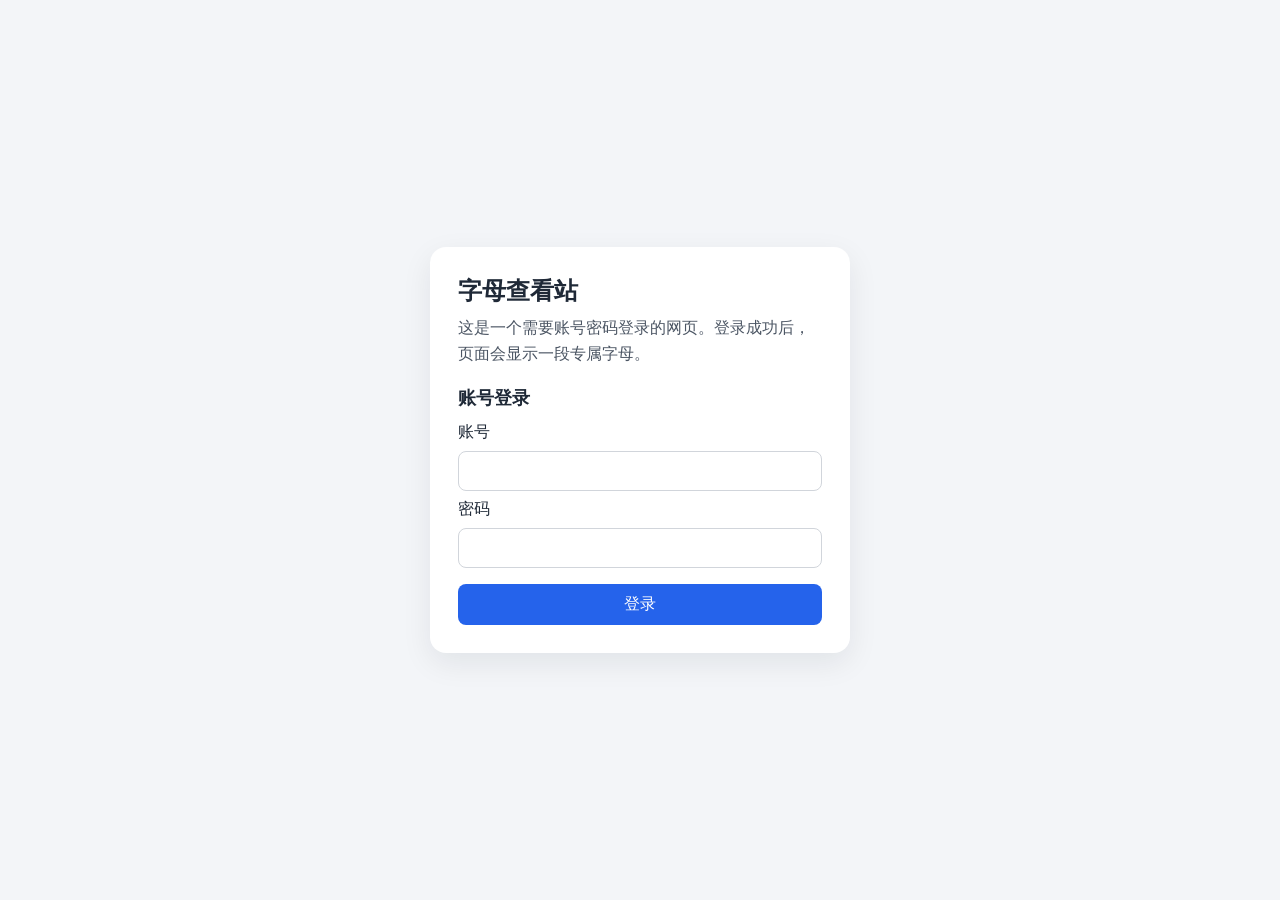
==== index.html @ 4714d396 "Add login page that shows letters after sign-in." ====
<!DOCTYPE html>
<html lang="zh-CN">
  <head>
    <meta charset="UTF-8" />
    <meta name="viewport" content="width=device-width, initial-scale=1.0" />
    <title>字母查看站 - 登录后查看专属字母</title>
    <meta
      name="description"
      content="字母查看站提供账号登录服务。登录后即可查看专属字母内容。本站支持百度搜索收录。"
    />
    <meta name="keywords" content="字母查看站,登录查看字母,专属字母,百度搜索" />
    <meta name="robots" content="index,follow" />
    <link rel="canonical" href="/" />
    <link rel="stylesheet" href="style.css" />
  </head>
  <body>
    <main class="card">
      <h1>字母查看站</h1>
      <p class="lead">
        这是一个需要账号密码登录的网页。登录成功后，页面会显示一段专属字母。
      </p>

      <section id="login-panel">
        <h2>账号登录</h2>
        <form id="login-form">
          <label for="username">账号</label>
          <input id="username" name="username" type="text" autocomplete="username" required />

          <label for="password">密码</label>
          <input
            id="password"
            name="password"
            type="password"
            autocomplete="current-password"
            required
          />

          <button type="submit">登录</button>
          <p id="error" class="error" hidden>账号或密码不正确</p>
        </form>
      </section>

      <section id="secret-panel" hidden>
        <h2>登录成功</h2>
        <p>下面是登录后显示的字母：</p>
        <p id="letters" class="letters"></p>
        <button id="logout" type="button">退出登录</button>
      </section>
    </main>
    <script src="app.js"></script>
  </body>
</html>
---- style.css ----
* {
  box-sizing: border-box;
}

body {
  margin: 0;
  min-height: 100vh;
  display: grid;
  place-items: center;
  font-family: "Microsoft YaHei", "PingFang SC", sans-serif;
  background: #f3f5f8;
  color: #1f2937;
}

.card {
  width: min(420px, calc(100% - 32px));
  padding: 28px;
  background: #fff;
  border-radius: 16px;
  box-shadow: 0 10px 30px rgba(15, 23, 42, 0.08);
}

h1 {
  margin: 0 0 8px;
  font-size: 24px;
}

h2 {
  margin: 20px 0 12px;
  font-size: 18px;
}

.lead {
  margin: 0;
  color: #4b5563;
  line-height: 1.6;
}

form {
  display: grid;
  gap: 8px;
}

input {
  width: 100%;
  padding: 10px 12px;
  border: 1px solid #d1d5db;
  border-radius: 8px;
  font-size: 16px;
}

button {
  margin-top: 8px;
  padding: 10px 14px;
  border: 0;
  border-radius: 8px;
  background: #2563eb;
  color: #fff;
  font-size: 16px;
  cursor: pointer;
}

button:hover {
  background: #1d4ed8;
}

.error {
  margin: 4px 0 0;
  color: #dc2626;
}

.letters {
  margin: 12px 0 16px;
  padding: 16px;
  letter-spacing: 0.12em;
  font-size: 22px;
  font-weight: 700;
  text-align: center;
  background: #eff6ff;
  border-radius: 10px;
}

[hidden] {
  display: none !important;
}
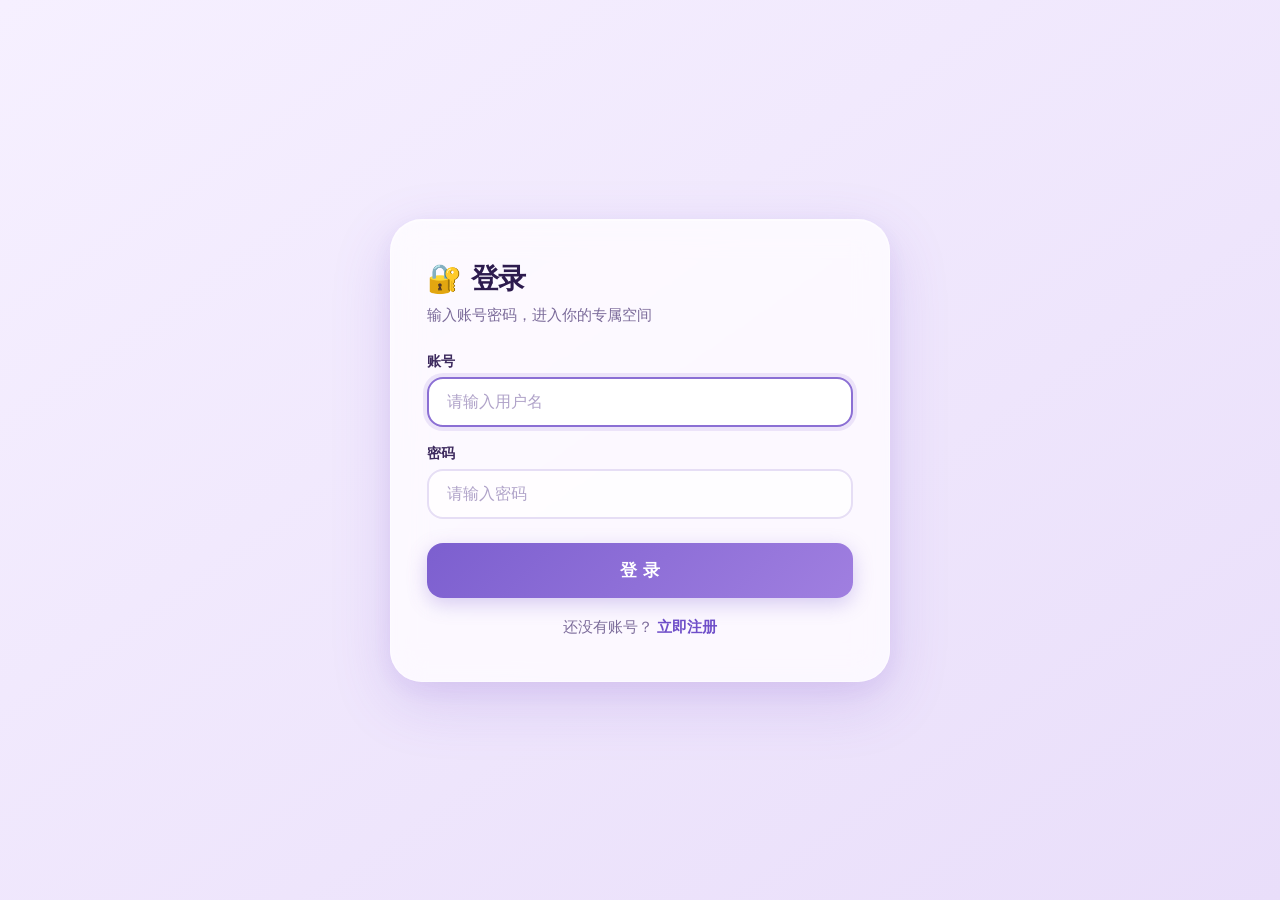
==== commit d1ae8ee2: "Rename biao.html to index.html" ====
--- a/index.html
+++ b/index.html
@@ -1,52 +1,1005 @@
-<!DOCTYPE html>
-<html lang="zh-CN">
-  <head>
-    <meta charset="UTF-8" />
-    <meta name="viewport" content="width=device-width, initial-scale=1.0" />
-    <title>字母查看站 - 登录后查看专属字母</title>
-    <meta
-      name="description"
-      content="字母查看站提供账号登录服务。登录后即可查看专属字母内容。本站支持百度搜索收录。"
-    />
-    <meta name="keywords" content="字母查看站,登录查看字母,专属字母,百度搜索" />
-    <meta name="robots" content="index,follow" />
-    <link rel="canonical" href="/" />
-    <link rel="stylesheet" href="style.css" />
-  </head>
-  <body>
-    <main class="card">
-      <h1>字母查看站</h1>
-      <p class="lead">
-        这是一个需要账号密码登录的网页。登录成功后，页面会显示一段专属字母。
-      </p>
-
-      <section id="login-panel">
-        <h2>账号登录</h2>
-        <form id="login-form">
-          <label for="username">账号</label>
-          <input id="username" name="username" type="text" autocomplete="username" required />
-
-          <label for="password">密码</label>
-          <input
-            id="password"
-            name="password"
-            type="password"
-            autocomplete="current-password"
-            required
-          />
-
-          <button type="submit">登录</button>
-          <p id="error" class="error" hidden>账号或密码不正确</p>
-        </form>
-      </section>
-
-      <section id="secret-panel" hidden>
-        <h2>登录成功</h2>
-        <p>下面是登录后显示的字母：</p>
-        <p id="letters" class="letters"></p>
-        <button id="logout" type="button">退出登录</button>
-      </section>
-    </main>
-    <script src="app.js"></script>
-  </body>
-</html>
+<!DOCTYPE html>
+<html lang="zh-CN">
+<head>
+    <meta charset="UTF-8" />
+    <meta name="viewport" content="width=device-width, initial-scale=1.0" />
+    <title>登录 · 字符编辑</title>
+    <style>
+        /* ===== 全局重置 & 字体 ===== */
+        * {
+            margin: 0;
+            padding: 0;
+            box-sizing: border-box;
+        }
+
+        body {
+            font-family: 'Segoe UI', 'PingFang SC', Roboto, system-ui, -apple-system, sans-serif;
+            min-height: 100vh;
+            display: flex;
+            align-items: center;
+            justify-content: center;
+            background: linear-gradient(145deg, #f6f0ff 0%, #e9defa 100%);
+            padding: 20px;
+        }
+
+        /* ===== 容器 & 卡片 ===== */
+        #app {
+            width: 100%;
+            max-width: 500px;
+            position: relative;
+        }
+
+        .card {
+            background: rgba(255, 255, 255, 0.75);
+            backdrop-filter: blur(16px) saturate(180%);
+            -webkit-backdrop-filter: blur(16px) saturate(180%);
+            border-radius: 32px;
+            padding: 40px 36px 44px;
+            box-shadow: 0 20px 60px rgba(120, 80, 200, 0.18),
+                        0 8px 24px rgba(120, 80, 200, 0.08),
+                        inset 0 1px 0 rgba(255, 255, 255, 0.5);
+            border: 1px solid rgba(255, 255, 255, 0.4);
+            transition: opacity 0.3s ease, transform 0.3s ease;
+        }
+
+        .card.hidden {
+            display: none;
+        }
+
+        /* ===== 登录 / 注册 页面 ===== */
+        .auth-title {
+            font-size: 28px;
+            font-weight: 700;
+            color: #2d1b4e;
+            letter-spacing: -0.5px;
+            margin-bottom: 8px;
+        }
+
+        .auth-sub {
+            font-size: 15px;
+            color: #7b6b9a;
+            margin-bottom: 28px;
+        }
+
+        .form-group {
+            margin-bottom: 18px;
+        }
+
+        .form-group label {
+            display: block;
+            font-size: 14px;
+            font-weight: 600;
+            color: #3d2a5e;
+            margin-bottom: 6px;
+        }
+
+        .form-group input {
+            width: 100%;
+            padding: 14px 18px;
+            border: 2px solid #e6def5;
+            border-radius: 16px;
+            font-size: 16px;
+            background: rgba(255, 255, 255, 0.7);
+            transition: border 0.25s, box-shadow 0.25s;
+            outline: none;
+            color: #1f1433;
+        }
+
+        .form-group input:focus {
+            border-color: #8b6fd4;
+            box-shadow: 0 0 0 4px rgba(139, 111, 212, 0.15);
+            background: #ffffff;
+        }
+
+        .form-group input::placeholder {
+            color: #b0a3c9;
+        }
+
+        .btn {
+            width: 100%;
+            padding: 16px;
+            border: none;
+            border-radius: 16px;
+            font-size: 17px;
+            font-weight: 600;
+            background: linear-gradient(135deg, #7c5fcf, #a07fe0);
+            color: #fff;
+            cursor: pointer;
+            transition: transform 0.15s, box-shadow 0.25s, background 0.25s;
+            box-shadow: 0 6px 20px rgba(124, 95, 207, 0.30);
+            margin-top: 6px;
+            letter-spacing: 0.3px;
+        }
+
+        .btn:hover {
+            transform: translateY(-2px);
+            box-shadow: 0 10px 28px rgba(124, 95, 207, 0.35);
+            background: linear-gradient(135deg, #6f4fc9, #9570db);
+        }
+
+        .btn:active {
+            transform: translateY(0px);
+            box-shadow: 0 4px 12px rgba(124, 95, 207, 0.25);
+        }
+
+        .btn-secondary {
+            background: rgba(124, 95, 207, 0.12);
+            color: #5d41a3;
+            box-shadow: none;
+            margin-top: 12px;
+        }
+
+        .btn-secondary:hover {
+            background: rgba(124, 95, 207, 0.20);
+            box-shadow: 0 4px 12px rgba(124, 95, 207, 0.10);
+            transform: translateY(-1px);
+        }
+
+        .switch-link {
+            text-align: center;
+            margin-top: 20px;
+            font-size: 15px;
+            color: #7b6b9a;
+        }
+
+        .switch-link a {
+            color: #6f4fc9;
+            font-weight: 600;
+            text-decoration: none;
+            cursor: pointer;
+            transition: color 0.2s;
+        }
+
+        .switch-link a:hover {
+            color: #4f3199;
+            text-decoration: underline;
+        }
+
+        .error-msg {
+            background: #fde8e8;
+            color: #b33636;
+            padding: 12px 18px;
+            border-radius: 14px;
+            font-size: 14px;
+            margin-bottom: 16px;
+            border-left: 4px solid #b33636;
+            display: none;
+        }
+
+        .error-msg.show {
+            display: block;
+        }
+
+        /* ===== 主页面 ===== */
+        .main-header {
+            display: flex;
+            justify-content: space-between;
+            align-items: center;
+            margin-bottom: 30px;
+            padding-bottom: 16px;
+            border-bottom: 2px solid rgba(124, 95, 207, 0.12);
+        }
+
+        .user-info {
+            display: flex;
+            align-items: center;
+            gap: 12px;
+        }
+
+        .avatar {
+            width: 44px;
+            height: 44px;
+            border-radius: 50%;
+            background: linear-gradient(135deg, #7c5fcf, #a07fe0);
+            display: flex;
+            align-items: center;
+            justify-content: center;
+            color: #fff;
+            font-weight: 700;
+            font-size: 18px;
+            box-shadow: 0 4px 12px rgba(124, 95, 207, 0.25);
+            flex-shrink: 0;
+        }
+
+        .username-display {
+            font-weight: 600;
+            font-size: 18px;
+            color: #2d1b4e;
+        }
+
+        .btn-logout {
+            padding: 8px 20px;
+            border: none;
+            border-radius: 30px;
+            background: rgba(124, 95, 207, 0.10);
+            color: #5d41a3;
+            font-weight: 600;
+            font-size: 14px;
+            cursor: pointer;
+            transition: background 0.2s, transform 0.15s;
+        }
+
+        .btn-logout:hover {
+            background: rgba(124, 95, 207, 0.20);
+            transform: scale(1.02);
+        }
+
+        /* ---- 字符编辑区域 ---- */
+        .text-section {
+            margin-top: 8px;
+        }
+
+        .text-label {
+            font-size: 14px;
+            font-weight: 500;
+            color: #7b6b9a;
+            letter-spacing: 0.3px;
+            margin-bottom: 10px;
+            display: flex;
+            align-items: center;
+            gap: 8px;
+        }
+
+        .text-label .badge {
+            font-size: 11px;
+            background: rgba(124, 95, 207, 0.12);
+            color: #5d41a3;
+            padding: 2px 12px;
+            border-radius: 30px;
+            font-weight: 500;
+        }
+
+        .text-display {
+            background: rgba(255, 255, 255, 0.6);
+            border: 2px dashed #d6cced;
+            border-radius: 20px;
+            padding: 20px 24px;
+            min-height: 80px;
+            display: flex;
+            align-items: center;
+            transition: border 0.25s, background 0.25s, box-shadow 0.25s;
+            cursor: pointer;
+            position: relative;
+        }
+
+        .text-display:hover {
+            border-color: #a88be0;
+            background: rgba(255, 255, 255, 0.8);
+        }
+
+        .text-display .placeholder {
+            color: #b0a3c9;
+            font-size: 16px;
+        }
+
+        .text-display .text-content {
+            font-size: 22px;
+            font-weight: 500;
+            color: #1f1433;
+            word-break: break-all;
+            line-height: 1.5;
+            width: 100%;
+        }
+
+        .text-display .edit-hint {
+            position: absolute;
+            right: 16px;
+            bottom: 12px;
+            font-size: 12px;
+            color: #b0a3c9;
+            background: rgba(255, 255, 255, 0.8);
+            padding: 2px 14px;
+            border-radius: 30px;
+            opacity: 0;
+            transition: opacity 0.25s;
+            pointer-events: none;
+        }
+
+        .text-display:hover .edit-hint {
+            opacity: 1;
+        }
+
+        /* 编辑状态 */
+        .text-display.editing {
+            border-color: #7c5fcf;
+            border-style: solid;
+            background: #ffffff;
+            box-shadow: 0 0 0 4px rgba(124, 95, 207, 0.08);
+            cursor: text;
+        }
+
+        .text-display.editing .edit-hint {
+            opacity: 0;
+        }
+
+        .text-display .text-input {
+            width: 100%;
+            border: none;
+            background: transparent;
+            font-size: 22px;
+            font-weight: 500;
+            color: #1f1433;
+            outline: none;
+            padding: 0;
+            font-family: inherit;
+            line-height: 1.5;
+        }
+
+        .text-display .text-input::placeholder {
+            color: #c5b8df;
+            font-weight: 400;
+        }
+
+        /* ---- 保存提示 ---- */
+        .save-toast {
+            margin-top: 18px;
+            padding: 12px 18px;
+            border-radius: 14px;
+            font-size: 14px;
+            font-weight: 500;
+            background: #e8f5e9;
+            color: #2e7d32;
+            border-left: 4px solid #43a047;
+            display: none;
+            align-items: center;
+            gap: 8px;
+            transition: opacity 0.3s;
+        }
+
+        .save-toast.show {
+            display: flex;
+        }
+
+        .save-toast svg {
+            flex-shrink: 0;
+        }
+
+        /* ===== 响应式 ===== */
+        @media (max-width: 520px) {
+            .card {
+                padding: 28px 20px 32px;
+                border-radius: 24px;
+            }
+
+            .auth-title {
+                font-size: 24px;
+            }
+
+            .text-display .text-content,
+            .text-display .text-input {
+                font-size: 18px;
+            }
+
+            .text-display {
+                padding: 16px 18px;
+                min-height: 64px;
+            }
+
+            .main-header {
+                flex-wrap: wrap;
+                gap: 12px;
+            }
+
+            .btn-logout {
+                padding: 6px 16px;
+                font-size: 13px;
+            }
+        }
+
+        @media (max-width: 400px) {
+            .card {
+                padding: 20px 16px 24px;
+            }
+
+            .auth-title {
+                font-size: 20px;
+            }
+
+            .form-group input {
+                padding: 12px 14px;
+                font-size: 15px;
+            }
+
+            .btn {
+                padding: 14px;
+                font-size: 15px;
+            }
+        }
+
+        /* ===== 淡入动画 ===== */
+        .fade-in {
+            animation: fadeIn 0.4s ease forwards;
+        }
+
+        @keyframes fadeIn {
+            from {
+                opacity: 0;
+                transform: translateY(12px);
+            }
+            to {
+                opacity: 1;
+                transform: translateY(0);
+            }
+        }
+
+        .card:not(.hidden) {
+            animation: fadeIn 0.4s ease forwards;
+        }
+    </style>
+</head>
+<body>
+
+    <div id="app">
+        <!-- ==================== 登录页面 ==================== -->
+        <div id="loginPage" class="card">
+            <div class="auth-title">🔐 登录</div>
+            <div class="auth-sub">输入账号密码，进入你的专属空间</div>
+
+            <div id="loginError" class="error-msg"></div>
+
+            <div class="form-group">
+                <label for="loginUsername">账号</label>
+                <input type="text" id="loginUsername" placeholder="请输入用户名" autocomplete="username" />
+            </div>
+            <div class="form-group">
+                <label for="loginPassword">密码</label>
+                <input type="password" id="loginPassword" placeholder="请输入密码" autocomplete="current-password" />
+            </div>
+
+            <button class="btn" id="loginBtn">登 录</button>
+
+            <div class="switch-link">
+                还没有账号？ <a id="gotoRegister">立即注册</a>
+            </div>
+        </div>
+
+        <!-- ==================== 注册页面 ==================== -->
+        <div id="registerPage" class="card hidden">
+            <div class="auth-title">✨ 注册</div>
+            <div class="auth-sub">创建一个新账号，保存你的专属字符</div>
+
+            <div id="registerError" class="error-msg"></div>
+
+            <div class="form-group">
+                <label for="registerUsername">账号</label>
+                <input type="text" id="registerUsername" placeholder="请设置用户名" autocomplete="username" />
+            </div>
+            <div class="form-group">
+                <label for="registerPassword">密码</label>
+                <input type="password" id="registerPassword" placeholder="请设置密码" autocomplete="new-password" />
+            </div>
+            <div class="form-group">
+                <label for="registerConfirm">确认密码</label>
+                <input type="password" id="registerConfirm" placeholder="再次输入密码" autocomplete="new-password" />
+            </div>
+
+            <button class="btn" id="registerBtn">注 册</button>
+
+            <div class="switch-link">
+                已有账号？ <a id="gotoLogin">返回登录</a>
+            </div>
+        </div>
+
+        <!-- ==================== 主页面 ==================== -->
+        <div id="mainPage" class="card hidden">
+            <div class="main-header">
+                <div class="user-info">
+                    <div class="avatar" id="avatarLetter">👤</div>
+                    <span class="username-display" id="mainUsername">用户</span>
+                </div>
+                <button class="btn-logout" id="logoutBtn">退出</button>
+            </div>
+
+            <div class="text-section">
+                <div class="text-label">
+                    📝 我的字符
+                    <span class="badge">点击即可编辑</span>
+                </div>
+
+                <div class="text-display" id="textDisplay">
+                    <span class="text-content" id="textContent">欢迎使用！</span>
+                    <span class="edit-hint">✏️ 点击编辑</span>
+                </div>
+
+                <div class="save-toast" id="saveToast">
+                    <svg width="20" height="20" viewBox="0 0 24 24" fill="none" stroke="currentColor" stroke-width="2.5" stroke-linecap="round" stroke-linejoin="round">
+                        <path d="M20 6L9 17l-5-5" />
+                    </svg>
+                    <span>已保存</span>
+                </div>
+            </div>
+        </div>
+    </div>
+
+    <script>
+        // ============================================================
+        //  数据层
+        // ============================================================
+
+        const STORAGE_KEY = 'auth_text_app';
+
+        function getStorage() {
+            try {
+                const raw = localStorage.getItem(STORAGE_KEY);
+                if (raw) return JSON.parse(raw);
+            } catch (_) { /* ignore */ }
+            return { users: {}, userData: {} };
+        }
+
+        function saveStorage(data) {
+            localStorage.setItem(STORAGE_KEY, JSON.stringify(data));
+        }
+
+        // 获取某个用户的文本，不存在则返回默认值
+        function getUserText(username) {
+            const store = getStorage();
+            if (store.userData && store.userData[username] && store.userData[username].text !== undefined) {
+                return store.userData[username].text;
+            }
+            return '欢迎使用！';
+        }
+
+        // 设置某个用户的文本
+        function setUserText(username, text) {
+            const store = getStorage();
+            if (!store.userData) store.userData = {};
+            if (!store.userData[username]) store.userData[username] = {};
+            store.userData[username].text = text;
+            saveStorage(store);
+        }
+
+        // 验证登录
+        function verifyLogin(username, password) {
+            const store = getStorage();
+            if (store.users && store.users[username] === password) {
+                return true;
+            }
+            return false;
+        }
+
+        // 注册用户
+        function registerUser(username, password) {
+            const store = getStorage();
+            if (store.users && store.users[username]) {
+                return false; // 用户名已存在
+            }
+            if (!store.users) store.users = {};
+            store.users[username] = password;
+            // 初始化用户数据
+            if (!store.userData) store.userData = {};
+            if (!store.userData[username]) store.userData[username] = {};
+            store.userData[username].text = '欢迎使用！';
+            saveStorage(store);
+            return true;
+        }
+
+        // ============================================================
+        //  状态管理
+        // ============================================================
+
+        let currentUser = null; // 当前登录用户名
+        let isEditing = false;
+
+        // DOM 引用
+        const $ = (id) => document.getElementById(id);
+
+        const loginPage = $('loginPage');
+        const registerPage = $('registerPage');
+        const mainPage = $('mainPage');
+
+        const loginUsername = $('loginUsername');
+        const loginPassword = $('loginPassword');
+        const loginError = $('loginError');
+        const loginBtn = $('loginBtn');
+
+        const registerUsername = $('registerUsername');
+        const registerPassword = $('registerPassword');
+        const registerConfirm = $('registerConfirm');
+        const registerError = $('registerError');
+        const registerBtn = $('registerBtn');
+
+        const mainUsername = $('mainUsername');
+        const avatarLetter = $('avatarLetter');
+        const textDisplay = $('textDisplay');
+        const textContent = $('textContent');
+        const saveToast = $('saveToast');
+        const logoutBtn = $('logoutBtn');
+
+        const gotoRegister = $('gotoRegister');
+        const gotoLogin = $('gotoLogin');
+
+        // ============================================================
+        //  页面切换
+        // ============================================================
+
+        function showPage(page) {
+            [loginPage, registerPage, mainPage].forEach(el => el.classList.add('hidden'));
+            page.classList.remove('hidden');
+            // 重新触发动画
+            page.style.animation = 'none';
+            requestAnimationFrame(() => {
+                page.style.animation = '';
+            });
+            // 清空错误
+            loginError.classList.remove('show');
+            registerError.classList.remove('show');
+            saveToast.classList.remove('show');
+        }
+
+        function showLogin() {
+            showPage(loginPage);
+            loginUsername.value = '';
+            loginPassword.value = '';
+            loginUsername.focus();
+        }
+
+        function showRegister() {
+            showPage(registerPage);
+            registerUsername.value = '';
+            registerPassword.value = '';
+            registerConfirm.value = '';
+            registerUsername.focus();
+        }
+
+        function showMain(username) {
+            currentUser = username;
+            showPage(mainPage);
+            // 更新用户信息
+            mainUsername.textContent = username;
+            avatarLetter.textContent = username.charAt(0).toUpperCase() || '👤';
+            // 加载文本
+            const text = getUserText(username);
+            textContent.textContent = text;
+            textDisplay.classList.remove('editing');
+            isEditing = false;
+            // 隐藏toast
+            saveToast.classList.remove('show');
+        }
+
+        // ============================================================
+        //  登录 / 注册 逻辑
+        // ============================================================
+
+        function doLogin() {
+            const username = loginUsername.value.trim();
+            const password = loginPassword.value.trim();
+
+            if (!username || !password) {
+                loginError.textContent = '⚠️ 请填写完整的账号和密码';
+                loginError.classList.add('show');
+                return;
+            }
+
+            if (verifyLogin(username, password)) {
+                loginError.classList.remove('show');
+                showMain(username);
+            } else {
+                loginError.textContent = '❌ 账号或密码错误，请重试';
+                loginError.classList.add('show');
+                loginPassword.value = '';
+                loginPassword.focus();
+            }
+        }
+
+        function doRegister() {
+            const username = registerUsername.value.trim();
+            const password = registerPassword.value.trim();
+            const confirm = registerConfirm.value.trim();
+
+            if (!username || !password || !confirm) {
+                registerError.textContent = '⚠️ 请填写所有字段';
+                registerError.classList.add('show');
+                return;
+            }
+
+            if (username.length < 2) {
+                registerError.textContent = '⚠️ 用户名至少2个字符';
+                registerError.classList.add('show');
+                return;
+            }
+
+            if (password.length < 4) {
+                registerError.textContent = '⚠️ 密码至少4个字符';
+                registerError.classList.add('show');
+                return;
+            }
+
+            if (password !== confirm) {
+                registerError.textContent = '⚠️ 两次输入的密码不一致';
+                registerError.classList.add('show');
+                registerConfirm.value = '';
+                registerConfirm.focus();
+                return;
+            }
+
+            if (registerUser(username, password)) {
+                registerError.classList.remove('show');
+                // 注册成功，自动登录
+                showMain(username);
+            } else {
+                registerError.textContent = '❌ 用户名已被注册，请换一个';
+                registerError.classList.add('show');
+                registerUsername.value = '';
+                registerUsername.focus();
+            }
+        }
+
+        // ============================================================
+        //  文本编辑逻辑
+        // ============================================================
+
+        function enterEditMode() {
+            if (isEditing) return;
+            if (!currentUser) return;
+
+            const currentText = textContent.textContent;
+            // 创建 input
+            const input = document.createElement('input');
+            input.type = 'text';
+            input.className = 'text-input';
+            input.value = currentText;
+            input.placeholder = '输入你想保存的字符…';
+            input.autofocus = true;
+
+            // 替换内容
+            textContent.textContent = '';
+            textContent.appendChild(input);
+            textDisplay.classList.add('editing');
+            isEditing = true;
+
+            // 全选
+            input.select();
+
+            // 保存函数
+            function saveEdit() {
+                if (!isEditing) return;
+                const newText = input.value.trim() || '（空）';
+                // 更新显示
+                textContent.textContent = newText;
+                textDisplay.classList.remove('editing');
+                isEditing = false;
+                // 保存到存储
+                setUserText(currentUser, newText);
+                // 显示保存提示
+                showSaveToast();
+            }
+
+            // 回车保存
+            input.addEventListener('keydown', (e) => {
+                if (e.key === 'Enter') {
+                    e.preventDefault();
+                    input.blur();
+                }
+                if (e.key === 'Escape') {
+                    input.value = currentText;
+                    input.blur();
+                }
+            });
+
+            // 失去焦点保存
+            input.addEventListener('blur', saveEdit);
+        }
+
+        function showSaveToast() {
+            saveToast.classList.add('show');
+            clearTimeout(saveToast._timer);
+            saveToast._timer = setTimeout(() => {
+                saveToast.classList.remove('show');
+            }, 2000);
+        }
+
+        // ============================================================
+        //  退出登录
+        // ============================================================
+
+        function doLogout() {
+            if (isEditing) {
+                // 如果正在编辑，强制退出编辑模式
+                const input = textContent.querySelector('.text-input');
+                if (input) {
+                    const val = input.value.trim() || '（空）';
+                    textContent.textContent = val;
+                    textDisplay.classList.remove('editing');
+                    isEditing = false;
+                    setUserText(currentUser, val);
+                }
+            }
+            currentUser = null;
+            showLogin();
+        }
+
+        // ============================================================
+        //  事件绑定
+        // ============================================================
+
+        // 登录
+        loginBtn.addEventListener('click', doLogin);
+        loginUsername.addEventListener('keydown', (e) => { if (e.key === 'Enter') loginPassword.focus(); });
+        loginPassword.addEventListener('keydown', (e) => { if (e.key === 'Enter') doLogin(); });
+
+        // 注册
+        registerBtn.addEventListener('click', doRegister);
+        registerUsername.addEventListener('keydown', (e) => { if (e.key === 'Enter') registerPassword.focus(); });
+        registerPassword.addEventListener('keydown', (e) => { if (e.key === 'Enter') registerConfirm.focus(); });
+        registerConfirm.addEventListener('keydown', (e) => { if (e.key === 'Enter') doRegister(); });
+
+        // 切换页面
+        gotoRegister.addEventListener('click', showRegister);
+        gotoLogin.addEventListener('click', showLogin);
+
+        // 退出
+        logoutBtn.addEventListener('click', doLogout);
+
+        // 点击文本区域进入编辑
+        textDisplay.addEventListener('click', (e) => {
+            // 如果点击的是 input 本身，不重复触发
+            if (e.target.tagName === 'INPUT') return;
+            enterEditMode();
+        });
+
+        // 点击外部（页面其他地方）不会触发，但 blur 已经处理保存
+
+        // ============================================================
+        //  自动登录检查（刷新页面保持登录状态）
+        // ============================================================
+
+        // 尝试从存储中恢复登录状态 —— 我们可以从 localStorage 中读取上次登录的用户
+        // 但为了安全，我们简单检查是否有 "记住" 机制。这里我们用一个简单方案：
+        // 如果 localStorage 中存有 lastUser，并且该用户存在，则自动登录。
+        // 但为了演示，我们不自动登录，让用户手动登录。
+        // 但是我们可以提供一个"记住我"的功能？为了简洁，我们不增加复杂度。
+        // 用户刷新页面后需要重新登录，这是最安全的。
+
+        // 不过我们可以做一个简单的优化：如果当前有登录用户，刷新后保持登录？
+        // 但 localStorage 中并没有存储 session 信息，所以刷新后需要重新登录。
+        // 为了更好的体验，我们可以在登录成功后，在 sessionStorage 中记录登录状态。
+        // 但为了安全，我们采用最直接的方式：刷新后需要重新登录。
+
+        // 但很多用户希望刷新后保持登录，我们使用 sessionStorage 来保持
+        // 但 sessionStorage 在页面关闭后失效，刷新页面仍然有效。
+        // 更好的方式：使用 localStorage 存储一个 token，但这里我们简单处理。
+
+        // 我决定使用 sessionStorage 来保持登录状态，这样刷新页面不会丢失登录状态。
+        // 关闭浏览器标签页后，需要重新登录。
+
+        function tryAutoLogin() {
+            const saved = sessionStorage.getItem('auth_app_session');
+            if (saved) {
+                try {
+                    const data = JSON.parse(saved);
+                    if (data.username && verifyLogin(data.username, data.password)) {
+                        showMain(data.username);
+                        return true;
+                    }
+                } catch (_) { /* ignore */ }
+            }
+            return false;
+        }
+
+        // 在登录成功后保存 session
+        function saveSession(username, password) {
+            sessionStorage.setItem('auth_app_session', JSON.stringify({ username, password }));
+        }
+
+        // 在退出时清除 session
+        function clearSession() {
+            sessionStorage.removeItem('auth_app_session');
+        }
+
+        // 重写 showMain 以保存 session
+        const originalShowMain = showMain;
+        showMain = function(username) {
+            // 获取密码（从登录表单或注册表单）
+            // 为了保存session，我们需要密码。但注册时密码已知。
+            // 简单起见：在登录/注册时保存session
+            originalShowMain(username);
+        };
+
+        // 重写 doLogin
+        const originalDoLogin = doLogin;
+        doLogin = function() {
+            const username = loginUsername.value.trim();
+            const password = loginPassword.value.trim();
+            if (!username || !password) {
+                loginError.textContent = '⚠️ 请填写完整的账号和密码';
+                loginError.classList.add('show');
+                return;
+            }
+            if (verifyLogin(username, password)) {
+                loginError.classList.remove('show');
+                saveSession(username, password);
+                showMain(username);
+            } else {
+                loginError.textContent = '❌ 账号或密码错误，请重试';
+                loginError.classList.add('show');
+                loginPassword.value = '';
+                loginPassword.focus();
+            }
+        };
+
+        // 重写 doRegister
+        const originalDoRegister = doRegister;
+        doRegister = function() {
+            const username = registerUsername.value.trim();
+            const password = registerPassword.value.trim();
+            const confirm = registerConfirm.value.trim();
+
+            if (!username || !password || !confirm) {
+                registerError.textContent = '⚠️ 请填写所有字段';
+                registerError.classList.add('show');
+                return;
+            }
+            if (username.length < 2) {
+                registerError.textContent = '⚠️ 用户名至少2个字符';
+                registerError.classList.add('show');
+                return;
+            }
+            if (password.length < 4) {
+                registerError.textContent = '⚠️ 密码至少4个字符';
+                registerError.classList.add('show');
+                return;
+            }
+            if (password !== confirm) {
+                registerError.textContent = '⚠️ 两次输入的密码不一致';
+                registerError.classList.add('show');
+                registerConfirm.value = '';
+                registerConfirm.focus();
+                return;
+            }
+            if (registerUser(username, password)) {
+                registerError.classList.remove('show');
+                saveSession(username, password);
+                showMain(username);
+            } else {
+                registerError.textContent = '❌ 用户名已被注册，请换一个';
+                registerError.classList.add('show');
+                registerUsername.value = '';
+                registerUsername.focus();
+            }
+        };
+
+        // 重写 doLogout
+        const originalDoLogout = doLogout;
+        doLogout = function() {
+            if (isEditing) {
+                const input = textContent.querySelector('.text-input');
+                if (input) {
+                    const val = input.value.trim() || '（空）';
+                    textContent.textContent = val;
+                    textDisplay.classList.remove('editing');
+                    isEditing = false;
+                    setUserText(currentUser, val);
+                }
+            }
+            currentUser = null;
+            clearSession();
+            showLogin();
+        };
+
+        // ============================================================
+        //  键盘快捷键：Ctrl+Enter 保存编辑
+        // ============================================================
+
+        document.addEventListener('keydown', (e) => {
+            if (e.ctrlKey && e.key === 'Enter' && isEditing) {
+                const input = textContent.querySelector('.text-input');
+                if (input) {
+                    input.blur();
+                }
+            }
+        });
+
+        // ============================================================
+        //  初始化
+        // ============================================================
+
+        // 尝试自动登录
+        if (!tryAutoLogin()) {
+            showLogin();
+        }
+
+        console.log('✅ 应用已启动 — 登录后可编辑字符，数据保存在 localStorage');
+    </script>
+
+</body>
+</html>
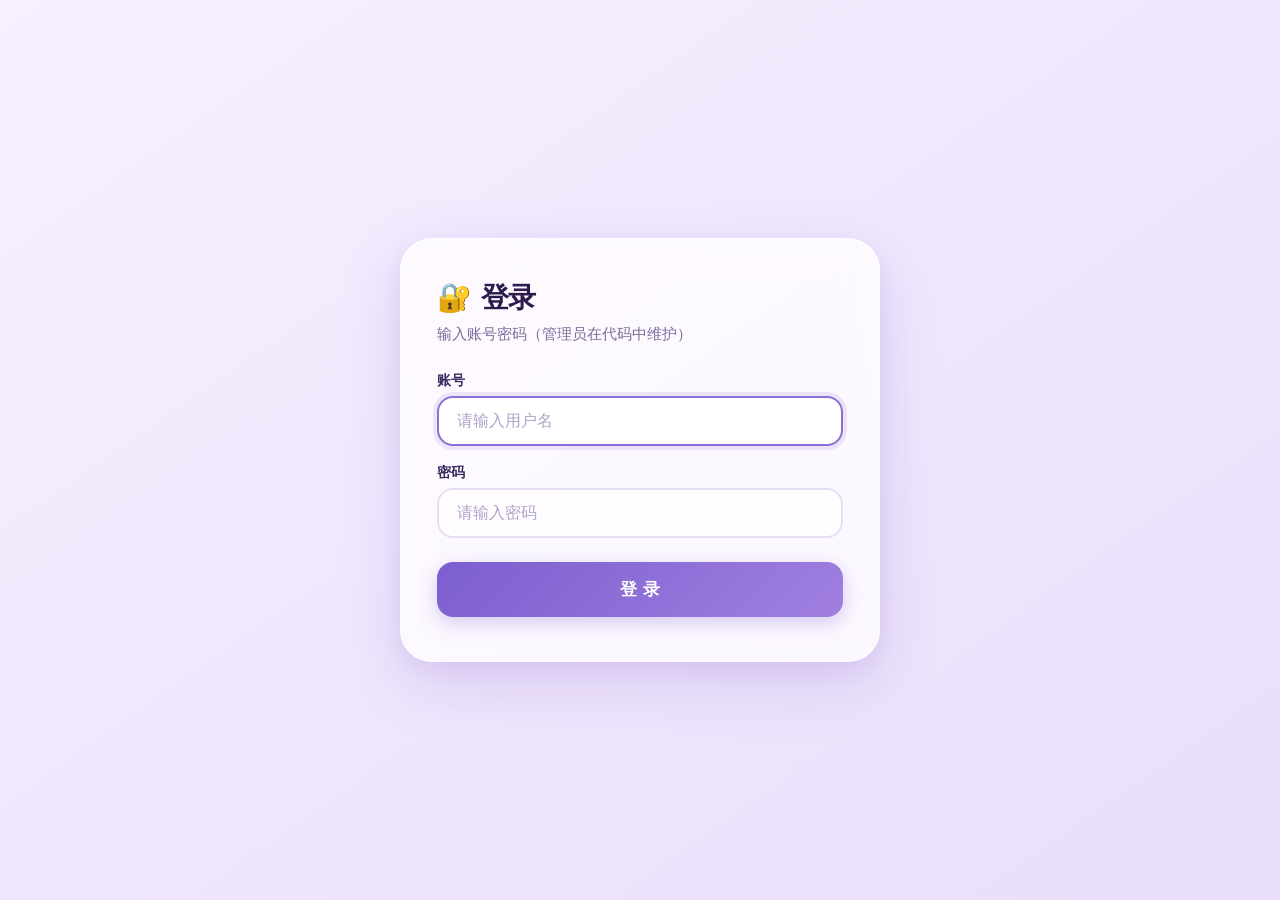
==== commit a770a6a8: "Update index.html" ====
--- a/index.html
+++ b/index.html
@@ -25,7 +25,7 @@
         /* ===== 容器 & 卡片 ===== */
         #app {
             width: 100%;
-            max-width: 500px;
+            max-width: 480px;
             position: relative;
         }
 
@@ -46,7 +46,7 @@
             display: none;
         }
 
-        /* ===== 登录 / 注册 页面 ===== */
+        /* ===== 登录页面 ===== */
         .auth-title {
             font-size: 28px;
             font-weight: 700;
@@ -122,39 +122,6 @@
             box-shadow: 0 4px 12px rgba(124, 95, 207, 0.25);
         }
 
-        .btn-secondary {
-            background: rgba(124, 95, 207, 0.12);
-            color: #5d41a3;
-            box-shadow: none;
-            margin-top: 12px;
-        }
-
-        .btn-secondary:hover {
-            background: rgba(124, 95, 207, 0.20);
-            box-shadow: 0 4px 12px rgba(124, 95, 207, 0.10);
-            transform: translateY(-1px);
-        }
-
-        .switch-link {
-            text-align: center;
-            margin-top: 20px;
-            font-size: 15px;
-            color: #7b6b9a;
-        }
-
-        .switch-link a {
-            color: #6f4fc9;
-            font-weight: 600;
-            text-decoration: none;
-            cursor: pointer;
-            transition: color 0.2s;
-        }
-
-        .switch-link a:hover {
-            color: #4f3199;
-            text-decoration: underline;
-        }
-
         .error-msg {
             background: #fde8e8;
             color: #b33636;
@@ -265,11 +232,6 @@
         .text-display:hover {
             border-color: #a88be0;
             background: rgba(255, 255, 255, 0.8);
-        }
-
-        .text-display .placeholder {
-            color: #b0a3c9;
-            font-size: 16px;
         }
 
         .text-display .text-content {
@@ -430,10 +392,10 @@
 <body>
 
     <div id="app">
-        <!-- ==================== 登录页面 ==================== -->
+        <!-- ==================== 登录页面（仅登录，无注册） ==================== -->
         <div id="loginPage" class="card">
             <div class="auth-title">🔐 登录</div>
-            <div class="auth-sub">输入账号密码，进入你的专属空间</div>
+            <div class="auth-sub">输入账号密码（管理员在代码中维护）</div>
 
             <div id="loginError" class="error-msg"></div>
 
@@ -447,37 +409,6 @@
             </div>
 
             <button class="btn" id="loginBtn">登 录</button>
-
-            <div class="switch-link">
-                还没有账号？ <a id="gotoRegister">立即注册</a>
-            </div>
-        </div>
-
-        <!-- ==================== 注册页面 ==================== -->
-        <div id="registerPage" class="card hidden">
-            <div class="auth-title">✨ 注册</div>
-            <div class="auth-sub">创建一个新账号，保存你的专属字符</div>
-
-            <div id="registerError" class="error-msg"></div>
-
-            <div class="form-group">
-                <label for="registerUsername">账号</label>
-                <input type="text" id="registerUsername" placeholder="请设置用户名" autocomplete="username" />
-            </div>
-            <div class="form-group">
-                <label for="registerPassword">密码</label>
-                <input type="password" id="registerPassword" placeholder="请设置密码" autocomplete="new-password" />
-            </div>
-            <div class="form-group">
-                <label for="registerConfirm">确认密码</label>
-                <input type="password" id="registerConfirm" placeholder="再次输入密码" autocomplete="new-password" />
-            </div>
-
-            <button class="btn" id="registerBtn">注 册</button>
-
-            <div class="switch-link">
-                已有账号？ <a id="gotoLogin">返回登录</a>
-            </div>
         </div>
 
         <!-- ==================== 主页面 ==================== -->
@@ -513,7 +444,20 @@
 
     <script>
         // ============================================================
-        //  数据层
+        //  📦 账号管理 —— 在这里增删账号和密码
+        //  格式： '用户名': '密码'  （请务必使用英文引号）
+        //  示例： 'admin': '123456'
+        // ============================================================
+        const ACCOUNTS = {
+            'admin': '123456',
+            'user1': 'password1',
+            // 添加更多账号，例如：
+            // 'zhangsan': 'abc123',
+            // 'lisi': '12345678',
+        };
+
+        // ============================================================
+        //  数据层 (localStorage)
         // ============================================================
 
         const STORAGE_KEY = 'auth_text_app';
@@ -523,14 +467,13 @@
                 const raw = localStorage.getItem(STORAGE_KEY);
                 if (raw) return JSON.parse(raw);
             } catch (_) { /* ignore */ }
-            return { users: {}, userData: {} };
+            return { userData: {} };
         }
 
         function saveStorage(data) {
             localStorage.setItem(STORAGE_KEY, JSON.stringify(data));
         }
 
-        // 获取某个用户的文本，不存在则返回默认值
         function getUserText(username) {
             const store = getStorage();
             if (store.userData && store.userData[username] && store.userData[username].text !== undefined) {
@@ -539,7 +482,6 @@
             return '欢迎使用！';
         }
 
-        // 设置某个用户的文本
         function setUserText(username, text) {
             const store = getStorage();
             if (!store.userData) store.userData = {};
@@ -548,55 +490,28 @@
             saveStorage(store);
         }
 
-        // 验证登录
+        // 验证登录 —— 直接检查 ACCOUNTS 对象
         function verifyLogin(username, password) {
-            const store = getStorage();
-            if (store.users && store.users[username] === password) {
-                return true;
-            }
-            return false;
-        }
-
-        // 注册用户
-        function registerUser(username, password) {
-            const store = getStorage();
-            if (store.users && store.users[username]) {
-                return false; // 用户名已存在
-            }
-            if (!store.users) store.users = {};
-            store.users[username] = password;
-            // 初始化用户数据
-            if (!store.userData) store.userData = {};
-            if (!store.userData[username]) store.userData[username] = {};
-            store.userData[username].text = '欢迎使用！';
-            saveStorage(store);
-            return true;
+            return ACCOUNTS.hasOwnProperty(username) && ACCOUNTS[username] === password;
         }
 
         // ============================================================
         //  状态管理
         // ============================================================
 
-        let currentUser = null; // 当前登录用户名
+        let currentUser = null;
         let isEditing = false;
 
         // DOM 引用
         const $ = (id) => document.getElementById(id);
 
         const loginPage = $('loginPage');
-        const registerPage = $('registerPage');
         const mainPage = $('mainPage');
 
         const loginUsername = $('loginUsername');
         const loginPassword = $('loginPassword');
         const loginError = $('loginError');
         const loginBtn = $('loginBtn');
-
-        const registerUsername = $('registerUsername');
-        const registerPassword = $('registerPassword');
-        const registerConfirm = $('registerConfirm');
-        const registerError = $('registerError');
-        const registerBtn = $('registerBtn');
 
         const mainUsername = $('mainUsername');
         const avatarLetter = $('avatarLetter');
@@ -605,24 +520,18 @@
         const saveToast = $('saveToast');
         const logoutBtn = $('logoutBtn');
 
-        const gotoRegister = $('gotoRegister');
-        const gotoLogin = $('gotoLogin');
-
         // ============================================================
         //  页面切换
         // ============================================================
 
         function showPage(page) {
-            [loginPage, registerPage, mainPage].forEach(el => el.classList.add('hidden'));
+            [loginPage, mainPage].forEach(el => el.classList.add('hidden'));
             page.classList.remove('hidden');
-            // 重新触发动画
             page.style.animation = 'none';
             requestAnimationFrame(() => {
                 page.style.animation = '';
             });
-            // 清空错误
             loginError.classList.remove('show');
-            registerError.classList.remove('show');
             saveToast.classList.remove('show');
         }
 
@@ -633,31 +542,20 @@
             loginUsername.focus();
         }
 
-        function showRegister() {
-            showPage(registerPage);
-            registerUsername.value = '';
-            registerPassword.value = '';
-            registerConfirm.value = '';
-            registerUsername.focus();
-        }
-
         function showMain(username) {
             currentUser = username;
             showPage(mainPage);
-            // 更新用户信息
             mainUsername.textContent = username;
             avatarLetter.textContent = username.charAt(0).toUpperCase() || '👤';
-            // 加载文本
             const text = getUserText(username);
             textContent.textContent = text;
             textDisplay.classList.remove('editing');
             isEditing = false;
-            // 隐藏toast
             saveToast.classList.remove('show');
         }
 
         // ============================================================
-        //  登录 / 注册 逻辑
+        //  登录逻辑
         // ============================================================
 
         function doLogin() {
@@ -672,6 +570,8 @@
 
             if (verifyLogin(username, password)) {
                 loginError.classList.remove('show');
+                // 保存 session (用于刷新保持登录)
+                sessionStorage.setItem('auth_app_session', JSON.stringify({ username, password }));
                 showMain(username);
             } else {
                 loginError.textContent = '❌ 账号或密码错误，请重试';
@@ -681,49 +581,6 @@
             }
         }
 
-        function doRegister() {
-            const username = registerUsername.value.trim();
-            const password = registerPassword.value.trim();
-            const confirm = registerConfirm.value.trim();
-
-            if (!username || !password || !confirm) {
-                registerError.textContent = '⚠️ 请填写所有字段';
-                registerError.classList.add('show');
-                return;
-            }
-
-            if (username.length < 2) {
-                registerError.textContent = '⚠️ 用户名至少2个字符';
-                registerError.classList.add('show');
-                return;
-            }
-
-            if (password.length < 4) {
-                registerError.textContent = '⚠️ 密码至少4个字符';
-                registerError.classList.add('show');
-                return;
-            }
-
-            if (password !== confirm) {
-                registerError.textContent = '⚠️ 两次输入的密码不一致';
-                registerError.classList.add('show');
-                registerConfirm.value = '';
-                registerConfirm.focus();
-                return;
-            }
-
-            if (registerUser(username, password)) {
-                registerError.classList.remove('show');
-                // 注册成功，自动登录
-                showMain(username);
-            } else {
-                registerError.textContent = '❌ 用户名已被注册，请换一个';
-                registerError.classList.add('show');
-                registerUsername.value = '';
-                registerUsername.focus();
-            }
-        }
-
         // ============================================================
         //  文本编辑逻辑
         // ============================================================
@@ -733,7 +590,6 @@
             if (!currentUser) return;
 
             const currentText = textContent.textContent;
-            // 创建 input
             const input = document.createElement('input');
             input.type = 'text';
             input.className = 'text-input';
@@ -741,30 +597,22 @@
             input.placeholder = '输入你想保存的字符…';
             input.autofocus = true;
 
-            // 替换内容
             textContent.textContent = '';
             textContent.appendChild(input);
             textDisplay.classList.add('editing');
             isEditing = true;
-
-            // 全选
             input.select();
 
-            // 保存函数
             function saveEdit() {
                 if (!isEditing) return;
                 const newText = input.value.trim() || '（空）';
-                // 更新显示
                 textContent.textContent = newText;
                 textDisplay.classList.remove('editing');
                 isEditing = false;
-                // 保存到存储
                 setUserText(currentUser, newText);
-                // 显示保存提示
                 showSaveToast();
             }
 
-            // 回车保存
             input.addEventListener('keydown', (e) => {
                 if (e.key === 'Enter') {
                     e.preventDefault();
@@ -776,7 +624,6 @@
                 }
             });
 
-            // 失去焦点保存
             input.addEventListener('blur', saveEdit);
         }
 
@@ -793,174 +640,6 @@
         // ============================================================
 
         function doLogout() {
-            if (isEditing) {
-                // 如果正在编辑，强制退出编辑模式
-                const input = textContent.querySelector('.text-input');
-                if (input) {
-                    const val = input.value.trim() || '（空）';
-                    textContent.textContent = val;
-                    textDisplay.classList.remove('editing');
-                    isEditing = false;
-                    setUserText(currentUser, val);
-                }
-            }
-            currentUser = null;
-            showLogin();
-        }
-
-        // ============================================================
-        //  事件绑定
-        // ============================================================
-
-        // 登录
-        loginBtn.addEventListener('click', doLogin);
-        loginUsername.addEventListener('keydown', (e) => { if (e.key === 'Enter') loginPassword.focus(); });
-        loginPassword.addEventListener('keydown', (e) => { if (e.key === 'Enter') doLogin(); });
-
-        // 注册
-        registerBtn.addEventListener('click', doRegister);
-        registerUsername.addEventListener('keydown', (e) => { if (e.key === 'Enter') registerPassword.focus(); });
-        registerPassword.addEventListener('keydown', (e) => { if (e.key === 'Enter') registerConfirm.focus(); });
-        registerConfirm.addEventListener('keydown', (e) => { if (e.key === 'Enter') doRegister(); });
-
-        // 切换页面
-        gotoRegister.addEventListener('click', showRegister);
-        gotoLogin.addEventListener('click', showLogin);
-
-        // 退出
-        logoutBtn.addEventListener('click', doLogout);
-
-        // 点击文本区域进入编辑
-        textDisplay.addEventListener('click', (e) => {
-            // 如果点击的是 input 本身，不重复触发
-            if (e.target.tagName === 'INPUT') return;
-            enterEditMode();
-        });
-
-        // 点击外部（页面其他地方）不会触发，但 blur 已经处理保存
-
-        // ============================================================
-        //  自动登录检查（刷新页面保持登录状态）
-        // ============================================================
-
-        // 尝试从存储中恢复登录状态 —— 我们可以从 localStorage 中读取上次登录的用户
-        // 但为了安全，我们简单检查是否有 "记住" 机制。这里我们用一个简单方案：
-        // 如果 localStorage 中存有 lastUser，并且该用户存在，则自动登录。
-        // 但为了演示，我们不自动登录，让用户手动登录。
-        // 但是我们可以提供一个"记住我"的功能？为了简洁，我们不增加复杂度。
-        // 用户刷新页面后需要重新登录，这是最安全的。
-
-        // 不过我们可以做一个简单的优化：如果当前有登录用户，刷新后保持登录？
-        // 但 localStorage 中并没有存储 session 信息，所以刷新后需要重新登录。
-        // 为了更好的体验，我们可以在登录成功后，在 sessionStorage 中记录登录状态。
-        // 但为了安全，我们采用最直接的方式：刷新后需要重新登录。
-
-        // 但很多用户希望刷新后保持登录，我们使用 sessionStorage 来保持
-        // 但 sessionStorage 在页面关闭后失效，刷新页面仍然有效。
-        // 更好的方式：使用 localStorage 存储一个 token，但这里我们简单处理。
-
-        // 我决定使用 sessionStorage 来保持登录状态，这样刷新页面不会丢失登录状态。
-        // 关闭浏览器标签页后，需要重新登录。
-
-        function tryAutoLogin() {
-            const saved = sessionStorage.getItem('auth_app_session');
-            if (saved) {
-                try {
-                    const data = JSON.parse(saved);
-                    if (data.username && verifyLogin(data.username, data.password)) {
-                        showMain(data.username);
-                        return true;
-                    }
-                } catch (_) { /* ignore */ }
-            }
-            return false;
-        }
-
-        // 在登录成功后保存 session
-        function saveSession(username, password) {
-            sessionStorage.setItem('auth_app_session', JSON.stringify({ username, password }));
-        }
-
-        // 在退出时清除 session
-        function clearSession() {
-            sessionStorage.removeItem('auth_app_session');
-        }
-
-        // 重写 showMain 以保存 session
-        const originalShowMain = showMain;
-        showMain = function(username) {
-            // 获取密码（从登录表单或注册表单）
-            // 为了保存session，我们需要密码。但注册时密码已知。
-            // 简单起见：在登录/注册时保存session
-            originalShowMain(username);
-        };
-
-        // 重写 doLogin
-        const originalDoLogin = doLogin;
-        doLogin = function() {
-            const username = loginUsername.value.trim();
-            const password = loginPassword.value.trim();
-            if (!username || !password) {
-                loginError.textContent = '⚠️ 请填写完整的账号和密码';
-                loginError.classList.add('show');
-                return;
-            }
-            if (verifyLogin(username, password)) {
-                loginError.classList.remove('show');
-                saveSession(username, password);
-                showMain(username);
-            } else {
-                loginError.textContent = '❌ 账号或密码错误，请重试';
-                loginError.classList.add('show');
-                loginPassword.value = '';
-                loginPassword.focus();
-            }
-        };
-
-        // 重写 doRegister
-        const originalDoRegister = doRegister;
-        doRegister = function() {
-            const username = registerUsername.value.trim();
-            const password = registerPassword.value.trim();
-            const confirm = registerConfirm.value.trim();
-
-            if (!username || !password || !confirm) {
-                registerError.textContent = '⚠️ 请填写所有字段';
-                registerError.classList.add('show');
-                return;
-            }
-            if (username.length < 2) {
-                registerError.textContent = '⚠️ 用户名至少2个字符';
-                registerError.classList.add('show');
-                return;
-            }
-            if (password.length < 4) {
-                registerError.textContent = '⚠️ 密码至少4个字符';
-                registerError.classList.add('show');
-                return;
-            }
-            if (password !== confirm) {
-                registerError.textContent = '⚠️ 两次输入的密码不一致';
-                registerError.classList.add('show');
-                registerConfirm.value = '';
-                registerConfirm.focus();
-                return;
-            }
-            if (registerUser(username, password)) {
-                registerError.classList.remove('show');
-                saveSession(username, password);
-                showMain(username);
-            } else {
-                registerError.textContent = '❌ 用户名已被注册，请换一个';
-                registerError.classList.add('show');
-                registerUsername.value = '';
-                registerUsername.focus();
-            }
-        };
-
-        // 重写 doLogout
-        const originalDoLogout = doLogout;
-        doLogout = function() {
             if (isEditing) {
                 const input = textContent.querySelector('.text-input');
                 if (input) {
@@ -972,33 +651,64 @@
                 }
             }
             currentUser = null;
-            clearSession();
+            sessionStorage.removeItem('auth_app_session');
             showLogin();
-        };
-
-        // ============================================================
-        //  键盘快捷键：Ctrl+Enter 保存编辑
-        // ============================================================
-
+        }
+
+        // ============================================================
+        //  事件绑定
+        // ============================================================
+
+        loginBtn.addEventListener('click', doLogin);
+        loginUsername.addEventListener('keydown', (e) => { if (e.key === 'Enter') loginPassword.focus(); });
+        loginPassword.addEventListener('keydown', (e) => { if (e.key === 'Enter') doLogin(); });
+
+        logoutBtn.addEventListener('click', doLogout);
+
+        textDisplay.addEventListener('click', (e) => {
+            if (e.target.tagName === 'INPUT') return;
+            enterEditMode();
+        });
+
+        // Ctrl+Enter 保存
         document.addEventListener('keydown', (e) => {
             if (e.ctrlKey && e.key === 'Enter' && isEditing) {
                 const input = textContent.querySelector('.text-input');
-                if (input) {
-                    input.blur();
-                }
+                if (input) input.blur();
             }
         });
 
         // ============================================================
+        //  自动登录 (刷新保持)
+        // ============================================================
+
+        function tryAutoLogin() {
+            const saved = sessionStorage.getItem('auth_app_session');
+            if (saved) {
+                try {
+                    const data = JSON.parse(saved);
+                    if (data.username && verifyLogin(data.username, data.password)) {
+                        showMain(data.username);
+                        return true;
+                    } else {
+                        // 账号被删或密码改了，清除失效 session
+                        sessionStorage.removeItem('auth_app_session');
+                    }
+                } catch (_) { /* ignore */ }
+            }
+            return false;
+        }
+
+        // ============================================================
         //  初始化
         // ============================================================
 
-        // 尝试自动登录
         if (!tryAutoLogin()) {
             showLogin();
         }
 
-        console.log('✅ 应用已启动 — 登录后可编辑字符，数据保存在 localStorage');
+        console.log('✅ 应用已启动 — 账号由代码中的 ACCOUNTS 对象管理');
+        console.log('📋 当前可用账号:', Object.keys(ACCOUNTS));
     </script>
 
 </body>
